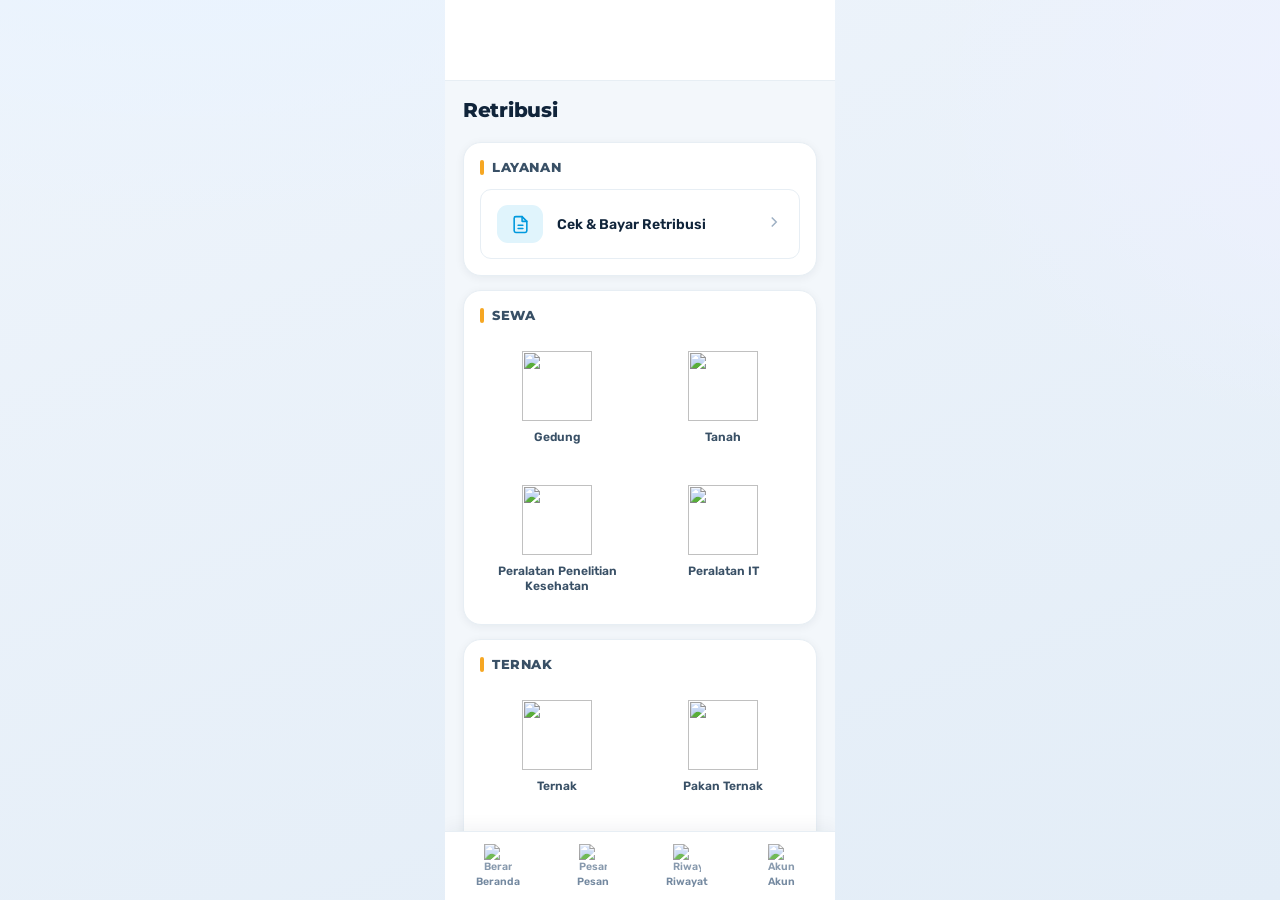
==== pages/bill.html @ 6d5bd3fb "Fokuskan Cek & Bayar ke rumah dinas dan pakai data lokal Aplikasi kini berjalan tanpa database: data" ====
<!DOCTYPE html>
<html lang="id">
<head>
  <meta charset="UTF-8">
  <meta name="viewport" content="width=device-width, initial-scale=1.0, viewport-fit=cover">
  <title>Detail Retribusi — PRO NTT</title>
  <link rel="preconnect" href="https://fonts.googleapis.com">
  <link rel="preconnect" href="https://fonts.gstatic.com" crossorigin>
  <link href="https://fonts.googleapis.com/css2?family=Rubik:wght@300;400;500;700&family=Montserrat:wght@300;400;500;600;700;800;900&display=swap" rel="stylesheet">
  <link rel="stylesheet" href="../css/style.css">
</head>
<body>
  <section class="screen active" id="bill">
    <div class="scroll">
      <div class="appbar">
        <button class="back" onclick="backBill()"><svg viewBox="0 0 24 24" fill="none" stroke="currentColor" stroke-width="2.2" stroke-linecap="round" stroke-linejoin="round"><path d="M15 18l-6-6 6-6"/></svg></button>
        <div><h1>Detail Retribusi</h1><div class="sub">Rincian pembayaran</div></div>
      </div>
      <div class="section" style="padding-top:10px">
        <div class="billphoto" id="bl-photo" hidden>
          <img id="bl-photo-img" alt="">
          <span class="photo-credit" id="bl-photo-credit"></span>
        </div>
        <div class="billcard">
          <div class="billrow"><span class="bk">Nomor Daftar</span><span class="bv"><span class="num" id="bl-nomor">3481562</span></span></div>
          <div class="billrow"><span class="bk">Kode Booking</span><span class="bv"><span class="num" id="bl-booking">1231571794430970</span><button class="copybtn" onclick="copyTxt('bl-booking')" aria-label="Salin kode booking"><svg viewBox="0 0 24 24" fill="none" stroke="currentColor" stroke-width="2" stroke-linecap="round" stroke-linejoin="round"><rect x="9" y="9" width="13" height="13" rx="2"/><path d="M5 15H4a2 2 0 01-2-2V4a2 2 0 012-2h9a2 2 0 012 2v1"/></svg></button></span></div>
          <div class="billrow big"><span class="bk">Total Bayar</span><span class="bv"><span class="num" id="bl-total">Rp 30.000</span><button class="copybtn" onclick="copyTxt('bl-total')" aria-label="Salin total bayar"><svg viewBox="0 0 24 24" fill="none" stroke="currentColor" stroke-width="2" stroke-linecap="round" stroke-linejoin="round"><rect x="9" y="9" width="13" height="13" rx="2"/><path d="M5 15H4a2 2 0 01-2-2V4a2 2 0 012-2h9a2 2 0 012 2v1"/></svg></button></span></div>
          <div class="billrow"><span class="bk">Status Pesan</span><span class="bv"><span class="chip proses" id="bl-status">Kode Bayar Aktif</span></span></div>
          <div class="billrow"><span class="bk">Tanggal Daftar</span><span class="bv"><span id="bl-tgl">12 November 2026</span></span></div>
          <div class="billrow"><span class="bk">Batas Bayar</span><span class="bv"><span id="bl-batas">Nov 12 2026 2:00PM</span></span></div>
          <div class="billrow"><span class="bk">Pesanan</span><span class="bv"><span id="bl-pesanan">Pemeriksaan Golongan darah</span></span></div>
          <div class="billrow"><span class="bk">OPD Pengelola</span><span class="bv"><span id="bl-opd">—</span></span></div>
        </div>
        <div class="wajib">
          <div class="wt">ANDA WAJIB:</div>
          <ol>
            <li>Segera lakukan pembayaran tunai menggunakan kode booking yang ada pada instansi terkait.</li>
            <li>Ambil/claim transaksi ke instansi terkait.</li>
            <li>Batas pembayaran sampai dengan batas waktu yang ditetapkan.</li>
            <li>Apabila lewat masa waktu, request kode booking baru.</li>
          </ol>
        </div>
      </div>
      <div class="pad"></div>
    </div>
    <div class="footer-cta">
      <button class="btn btn-blue" id="bl-btn" onclick="payBill()">Bayar Sekarang</button>
    </div>
  </section>

  <script src="../js/data-lokal.js"></script>
  <script src="../js/data.js"></script>
  <script src="../js/shell.js"></script>
  <script src="../js/retribusi.js"></script>
</body>
</html>
---- css/style.css ----
/* ===== PRO NTT — prototipe presentasi (HTML/CSS/JS terpisah, tanpa login/DB) =====
     Layout: 1 device mockup di tengah, layar berganti via JS.
     Identitas: biru PRO NTT + aksen emas (kuning logo) + heritage komodo. */
  :root{
    --blue-700:#006b9f; --blue-600:#0099DD; --blue-500:#33b5e5; --blue-400:#66c8ed;
    --blue-50:#e0f4fc; --blue-100:#c0e9f7;
    --teal:#33CAE5; --teal-50:rgba(51,202,229,.12);
    --gold:#f6a723; --gold-soft:#fde8c2;
    --green:#17a567; --green-50:#e3f6ec;
    --red:#e5484d; --red-50:#fdecec;
    --ink:#10243a; --ink-2:#395066; --muted:#7489a0; --faint:#9fb1c4;
    --line:#e7eef4; --card:#ffffff; --screen:#f3f7fb;
    --shadow: 0 10px 30px rgba(16,36,58,.10);
    --shadow-sm: 0 2px 10px rgba(16,36,58,.06);
    --r-lg:22px; --r-md:16px; --r-sm:11px;
    --ff-display:'Montserrat', -apple-system, BlinkMacSystemFont, 'Segoe UI', sans-serif;
    --ff-body:'Rubik', -apple-system, BlinkMacSystemFont, 'Segoe UI', sans-serif;
    color-scheme: light;
  }
  *{box-sizing:border-box;margin:0;padding:0}
  [hidden]{display:none !important}
  html,body{height:100%;overflow:hidden}
  body{
    font-family:var(--ff-body); color:var(--ink);
    background:
      radial-gradient(1200px 600px at 15% -10%, #e9f3ff 0%, transparent 55%),
      radial-gradient(1000px 700px at 110% 10%, #eef1ff 0%, transparent 50%),
      linear-gradient(160deg,#eef4fb 0%,#e3edf7 100%);
    display:flex; align-items:center; justify-content:center;
    -webkit-font-smoothing:antialiased;
  }
  .stage{display:flex;align-items:center;justify-content:center;width:100%;height:100vh;height:100dvh}
  .screen-wrap{
    position:relative;
    width:100%; max-width:390px; height:100vh; height:100dvh;
    background:var(--screen); overflow:hidden;
    display:flex; flex-direction:column;
  }
  .statusbar .dots{display:flex;gap:5px;align-items:center}
  .statusbar .dots svg{width:16px;height:16px}

  .viewport{position:relative;flex:1;overflow:hidden}
  .screen{position:absolute;inset:0;display:flex;flex-direction:column;opacity:0;visibility:hidden;
    transform:translateX(16px);transition:opacity .28s ease, transform .28s ease, visibility .28s}
  .screen.active{opacity:1;visibility:visible;transform:none}
  .scroll{flex:1;overflow-y:auto;overflow-x:hidden;-webkit-overflow-scrolling:touch}
  .scroll::-webkit-scrollbar{width:0}

  /* ===== headers ===== */
  .appbar{display:flex;align-items:center;gap:12px;padding:6px 18px 16px}
  .appbar .back{width:38px;height:38px;border-radius:12px;border:none;background:var(--blue-50);color:var(--blue-600);
    display:grid;place-items:center;cursor:pointer;flex:0 0 38px}
  .appbar .back svg{width:20px;height:20px}
  .appbar h1{font-family:var(--ff-display);font-size:19px;font-weight:800;letter-spacing:-.2px}
  .appbar .sub{font-size:12px;color:var(--muted);font-weight:500;margin-top:1px}

  /* brand wordmark */
  .wordmark{font-family:var(--ff-display);font-weight:800;letter-spacing:-.5px;line-height:1;display:inline-flex;align-items:baseline;gap:4px}
  .wordmark .pro{color:var(--blue-600)}
  .wordmark .ntt{color:var(--gold)}
  .shield{width:34px;height:34px;border-radius:9px;background:linear-gradient(150deg,var(--red),#b5121b);
    display:grid;place-items:center;color:#ffd34d;font-family:var(--ff-display);font-weight:900;font-size:9px;box-shadow:var(--shadow-sm)}

  /* ===== SPLASH ===== */
  #splash{background:
      radial-gradient(130% 80% at 50% 0%, #2a8fe0 0%, #1572c7 45%, #0f5fb0 100%);}
  #splash .scroll{display:flex;flex-direction:column;align-items:center;justify-content:space-between;padding:40px 26px 34px;text-align:center}
  .splash-mark{margin-top:36px;display:flex;flex-direction:column;align-items:center;gap:14px}
  .komodo{width:120px;height:120px;border-radius:30px;background:rgba(255,255,255,.14);backdrop-filter:blur(4px);
    display:grid;place-items:center;border:1px solid rgba(255,255,255,.25)}
  .komodo svg{width:74px;height:74px}
  .splash-mark .big{font-family:var(--ff-display);font-weight:800;font-size:44px;color:#fff;letter-spacing:-1px;line-height:.95}
  .splash-mark .big span{color:#ffd54a}
  .splash-mark .tag{color:#dff0ff;font-weight:600;font-size:14px;letter-spacing:.3px}
  .splash-art{flex:1;display:grid;place-items:center;opacity:.5}
  .splash-art svg{width:220px;height:auto}
  .splash-cta{width:100%;display:flex;flex-direction:column;gap:12px}
  .btn{border:none;border-radius:15px;font-family:var(--ff-display);font-weight:700;font-size:16px;padding:16px;cursor:pointer;transition:transform .12s, box-shadow .2s;width:100%}
  .btn:active{transform:scale(.98)}
  .btn-white{background:#fff;color:var(--blue-700);box-shadow:0 8px 20px rgba(0,0,0,.18)}
  .btn-ghost{background:rgba(255,255,255,.16);color:#fff;border:1px solid rgba(255,255,255,.35)}
  .btn-blue{background:linear-gradient(135deg,var(--blue-500),var(--blue-600));color:#fff;box-shadow:0 10px 22px rgba(21,114,199,.32)}
  .btn-blue:disabled{opacity:.45;box-shadow:none;cursor:not-allowed}
  .btn-gold{background:linear-gradient(135deg,#f8b64a,var(--gold));color:#5a3c05;box-shadow:0 10px 22px rgba(246,167,35,.3)}

  /* ===== app header (real app style) ===== */
  .app-header{
    background:url('https://app.iwana.id/assets/prontt/header-prontt-2.jpg') center top / cover no-repeat white;
    min-height:80px; flex:0 0 auto; position:relative;
  }
  .greeting-banner{
    background:var(--teal); color:#fff;
    padding:14px 16px; font-weight:600; font-size:14px;
    margin:0 0 8px;
  }
  /* ===== dashboard main cards ===== */
  .dash-grid{display:flex;flex-wrap:wrap;justify-content:center;gap:0;padding:8px 10px 4px}
  .dash-card{
    width:calc(50% - 12px); margin:6px;
    background:#fff; border:1px solid var(--line); border-radius:var(--r-md);
    padding:20px 10px; display:flex; flex-direction:column; align-items:center; gap:10px;
    cursor:pointer; transition:box-shadow .2s;
  }
  .dash-card:active{box-shadow:var(--shadow)}
  .dash-card.full{width:calc(50% - 12px)}
  .dash-card.center{margin:6px auto}
  .dash-card img{width:80px;height:80px;object-fit:contain}
  .dash-card .dc-label{font-weight:700;font-size:13px;color:var(--blue-600);letter-spacing:.5px;text-align:center}
  /* legacy hero (kept for splash/appbar usage) */
  .hero{background:linear-gradient(135deg,var(--blue-500),var(--blue-700));padding:4px 20px 26px;color:#fff;position:relative;border-radius:0 0 26px 26px}
  .hero .row{display:flex;align-items:center;justify-content:space-between}
  .hero .wordmark .pro{color:#fff}.hero .wordmark .ntt{color:#ffd54a}
  .hero .bell{width:40px;height:40px;border-radius:12px;background:rgba(255,255,255,.16);display:grid;place-items:center;cursor:pointer;position:relative}
  .hero .bell svg{width:20px;height:20px}
  .hero .bell .dot{position:absolute;top:9px;right:10px;width:8px;height:8px;background:var(--gold);border-radius:50%;border:2px solid var(--blue-600)}
  .hello{margin-top:16px}
  .hello .hi{font-size:13px;color:#cfe6fb}
  .hello .name{font-family:var(--ff-display);font-weight:800;font-size:22px;margin-top:2px;letter-spacing:-.3px}
  .hero .pill{display:inline-flex;align-items:center;gap:6px;margin-top:12px;background:rgba(255,255,255,.15);
    padding:7px 12px;border-radius:999px;font-size:12px;font-weight:600}
  .hero .pill svg{width:14px;height:14px}

  /* saldo/info card floating */
  .infocard{margin:-16px 18px 0;background:#fff;border-radius:var(--r-md);box-shadow:var(--shadow);padding:16px 18px;
    display:flex;align-items:center;justify-content:space-between;position:relative;z-index:5}
  .infocard .l .k{font-size:12px;color:var(--muted)}
  .infocard .l .v{font-family:var(--ff-display);font-weight:800;font-size:20px;margin-top:2px}
  .infocard .l .v small{font-size:12px;color:var(--muted);font-weight:600}
  .infocard .scan{background:var(--blue-50);color:var(--blue-600);border:none;border-radius:12px;padding:10px 14px;
    font-family:var(--ff-display);font-weight:700;font-size:12px;display:flex;align-items:center;gap:6px;cursor:pointer}
  .infocard .scan svg{width:16px;height:16px}

  .section{padding:22px 18px 6px}
  .section-title{font-family:var(--ff-display);font-weight:800;font-size:16px;letter-spacing:-.2px;margin-bottom:2px}
  .section-sub{font-size:12px;color:var(--muted);margin-bottom:14px}

  /* main service grid */
  .svc-grid{display:grid;grid-template-columns:1fr 1fr;gap:13px}
  .svc{background:#fff;border:1px solid var(--line);border-radius:var(--r-md);padding:16px 14px;cursor:pointer;
    transition:transform .14s, box-shadow .2s, border-color .2s;display:flex;flex-direction:column;gap:10px}
  .svc:active{transform:scale(.97)}
  .svc:hover{box-shadow:var(--shadow);border-color:var(--blue-100)}
  .svc.span2{grid-column:span 2;flex-direction:row;align-items:center;gap:14px}
  .ic{width:46px;height:46px;border-radius:13px;display:grid;place-items:center;flex:0 0 46px}
  .ic svg{width:25px;height:25px}
  .ic.blue{background:var(--blue-50);color:var(--blue-600)}
  .ic.gold{background:var(--gold-soft);color:#b4740a}
  .ic.green{background:var(--green-50);color:var(--green)}
  .ic.red{background:var(--red-50);color:var(--red)}
  .svc .t{font-family:var(--ff-display);font-weight:700;font-size:14px}
  .svc .d{font-size:11.5px;color:var(--muted);line-height:1.35}

  /* quick actions row */
  .quick{display:flex;gap:10px;overflow-x:auto;padding:4px 2px 2px}
  .quick::-webkit-scrollbar{height:0}
  .qa{flex:0 0 auto;display:flex;flex-direction:column;align-items:center;gap:7px;cursor:pointer;width:72px}
  .qa .ic{width:52px;height:52px}
  .qa span{font-size:11px;color:var(--ink-2);font-weight:600;text-align:center;line-height:1.2}

  /* promo banner */
  .promo{margin:16px 18px 0;border-radius:var(--r-md);padding:18px;color:#fff;position:relative;overflow:hidden;
    background:linear-gradient(120deg,#1572c7,#0f5fb0)}
  .promo .k{font-size:11px;letter-spacing:1px;text-transform:uppercase;color:#bfe0ff;font-weight:700}
  .promo .h{font-family:var(--ff-display);font-weight:800;font-size:17px;margin-top:5px;max-width:200px;line-height:1.25}
  .promo .btn-mini{margin-top:12px;background:#ffd54a;color:#5a3c05;border:none;border-radius:10px;padding:9px 14px;
    font-family:var(--ff-display);font-weight:700;font-size:12px;cursor:pointer}
  .promo .glow{position:absolute;right:-30px;top:-30px;width:140px;height:140px;border-radius:50%;background:rgba(255,255,255,.12)}
  .promo .komo{position:absolute;right:10px;bottom:-14px;width:96px;opacity:.28}

  /* list category (retribusi) */
  .cat{background:#fff;border:1px solid var(--line);border-radius:var(--r-md);padding:16px;margin-bottom:14px}
  .cat .ct{font-family:var(--ff-display);font-weight:800;font-size:13px;letter-spacing:.6px;color:var(--ink-2);
    text-transform:uppercase;margin-bottom:14px;display:flex;align-items:center;gap:8px}
  .cat .ct .bar{width:4px;height:15px;border-radius:3px;background:var(--gold)}
  .cat-grid{display:grid;grid-template-columns:1fr 1fr;gap:12px}
  .citem{display:flex;flex-direction:column;align-items:center;gap:9px;padding:14px 6px;border-radius:13px;cursor:pointer;transition:background .18s}
  .citem:hover{background:var(--blue-50)}
  .citem .ic{width:50px;height:50px}
  .citem span{font-size:12px;font-weight:600;text-align:center;color:var(--ink-2);line-height:1.25}

  /* ===== form ===== */
  .field{margin-bottom:18px}
  .label{font-family:var(--ff-display);font-weight:700;font-size:12px;letter-spacing:.8px;text-transform:uppercase;color:var(--ink-2);margin-bottom:9px;display:block}
  .plate{display:grid;grid-template-columns:72px 1fr 82px;gap:10px}
  .inp{width:100%;border:1.5px solid var(--line);border-radius:13px;padding:15px 16px;font-family:var(--ff-body);
    font-size:16px;font-weight:600;color:var(--ink);background:#fff;transition:border-color .18s, box-shadow .18s;outline:none;text-align:center}
  .inp::placeholder{color:var(--faint);font-weight:500;letter-spacing:1px}
  .inp:focus{border-color:var(--blue-400);box-shadow:0 0 0 4px var(--blue-50)}
  .inp.text-left{text-align:left;letter-spacing:0}
  .hint{font-size:11.5px;color:var(--muted);margin-top:8px;display:flex;gap:6px;align-items:flex-start}
  .hint svg{width:14px;height:14px;flex:0 0 14px;margin-top:1px;color:var(--blue-400)}

  /* ===== result ===== */
  .vehcard{margin:0 0 16px;border-radius:var(--r-md);overflow:hidden;box-shadow:var(--shadow);background:#fff}
  .vehcard .top{background:linear-gradient(135deg,var(--blue-600),var(--blue-700));color:#fff;padding:18px}
  .vehcard .top .plate-badge{display:inline-block;background:#fff;color:var(--ink);font-family:var(--ff-display);font-weight:800;
    font-size:20px;letter-spacing:2px;padding:7px 14px;border-radius:9px;box-shadow:0 3px 0 rgba(0,0,0,.15)}
  .vehcard .top .vname{font-family:var(--ff-display);font-weight:700;font-size:16px;margin-top:12px}
  .vehcard .top .vsub{font-size:12px;color:#cfe6fb;margin-top:2px}
  .vehcard .photo-wrap{position:relative;height:180px;overflow:hidden;background:var(--blue-50)}
  .vehcard .photo-wrap img{width:100%;height:100%;object-fit:cover;display:block}
  .vehcard .photo-credit{position:absolute;right:8px;bottom:7px;font-size:9px;color:#fff;
    background:rgba(11,27,43,.5);padding:3px 7px;border-radius:6px;backdrop-filter:blur(3px)}
  .billphoto{position:relative;height:150px;border-radius:16px;overflow:hidden;background:var(--blue-50);margin-bottom:14px}
  .billphoto img{width:100%;height:100%;object-fit:cover;display:block}
  .billphoto .photo-credit{position:absolute;right:8px;bottom:7px;font-size:9px;color:#fff;
    background:rgba(11,27,43,.5);padding:3px 7px;border-radius:6px;backdrop-filter:blur(3px)}
  .vehcard .rows{padding:6px 18px}
  .rowline{display:flex;justify-content:space-between;align-items:center;padding:13px 0;border-bottom:1px dashed var(--line);font-size:13.5px}
  .rowline:last-child{border-bottom:none}
  .rowline .k{color:var(--ink-2)}
  .rowline .v{font-family:var(--ff-display);font-weight:700;font-variant-numeric:tabular-nums}
  .rowline.muted .v{color:var(--muted);font-weight:600}
  .rowline.denda .v{color:var(--red)}
  .map-link{display:inline-flex;align-items:center;gap:3px;font-family:var(--ff-display);font-weight:800;font-size:9.5px;
    color:var(--blue-700);background:var(--blue-50);padding:3px 6px;border-radius:999px;text-decoration:none;white-space:nowrap}
  .map-link svg{width:9px;height:9px}
  .totalbar{background:var(--blue-50);margin:6px 0 0;padding:16px 18px;display:flex;justify-content:space-between;align-items:center}
  .totalbar .k{font-family:var(--ff-display);font-weight:700;font-size:13px;color:var(--ink-2)}
  .totalbar .v{font-family:var(--ff-display);font-weight:800;font-size:22px;color:var(--blue-700);font-variant-numeric:tabular-nums}
  .statusrow{display:flex;align-items:center;flex-wrap:wrap;gap:8px;margin:0 0 16px}
  .tag{font-size:11px;font-weight:700;padding:6px 11px;border-radius:999px;font-family:var(--ff-display);display:inline-flex;align-items:center;gap:5px}
  .tag.warn{background:var(--red-50);color:var(--red)}
  .tag.info{background:var(--blue-50);color:var(--blue-600)}
  .tag svg{width:13px;height:13px}

  /* ===== riwayat / pesan tabs (real app style) ===== */
  .segment{display:flex;border-radius:0;padding:0;margin:0 0 18px;background:transparent;gap:0}
  .segment button{flex:1;border:none;border-radius:0;padding:12px 10px;font-family:var(--ff-display);
    font-weight:700;font-size:13px;color:var(--muted);cursor:pointer;transition:all .18s;background:var(--screen)}
  .segment button.on{background:var(--blue-600);color:#fff;box-shadow:none}
  .trx{background:#fff;border:1px solid var(--line);border-radius:var(--r-md);padding:15px;margin-bottom:12px;display:flex;gap:13px;align-items:center}
  .trx .ic{width:44px;height:44px}
  .trx .m{flex:1;min-width:0}
  .trx .m .tt{font-family:var(--ff-display);font-weight:700;font-size:14px}
  .trx .m .ts{font-size:11.5px;color:var(--muted);margin-top:3px}
  .trx .r{text-align:right}
  .trx .r .amt{font-family:var(--ff-display);font-weight:800;font-size:14px;font-variant-numeric:tabular-nums}
  .trx .r .st{font-size:10.5px;font-weight:700;margin-top:4px}
  .st.paid{color:var(--green)}.st.pending{color:var(--gold)}
  .empty{text-align:center;padding:50px 20px;color:var(--muted)}
  .empty svg{width:60px;height:60px;color:var(--blue-100);margin-bottom:14px}
  .empty .t{font-family:var(--ff-display);font-weight:700;color:var(--ink-2);font-size:15px}
  .empty .d{font-size:12.5px;margin-top:6px}

  /* ===== akun (real app style) ===== */
  .akun-greeting{background:#28a745;color:#fff;padding:14px 16px;font-weight:700;font-size:14px;margin-bottom:12px}

  /* monitoring retribusi (akun) */
  .mon-card{background:#fff;border-top:1px solid var(--line);border-bottom:1px solid var(--line);margin-bottom:14px}
  .mon-head{background:var(--blue-600);color:#fff;padding:13px 16px;display:flex;justify-content:space-between;align-items:flex-start;gap:8px}
  .mon-title{font-family:var(--ff-display);font-weight:800;font-size:14px;letter-spacing:-.1px}
  .mon-sub{font-size:10.5px;color:#d8f0fb;margin-top:2px}
  .mon-badge{font-family:var(--ff-display);font-weight:800;font-size:9px;letter-spacing:.6px;background:rgba(255,255,255,.18);padding:4px 7px;border-radius:6px;flex:0 0 auto}
  .mon-summary{display:grid;grid-template-columns:repeat(3,1fr);gap:8px;padding:14px 16px 10px}
  .mon-summary .mk{display:block;font-size:9.5px;text-transform:uppercase;letter-spacing:.4px;color:var(--muted);font-weight:700}
  .mon-summary .mv{display:block;font-family:var(--ff-display);font-weight:800;font-size:13px;color:var(--ink);margin-top:3px;font-variant-numeric:tabular-nums}
  .mon-summary .mv.blue{color:var(--blue-700)}
  .mon-summary .mv.green{color:var(--green)}
  .mon-progress{height:7px;background:var(--blue-50);margin:0 16px 14px;border-radius:999px;overflow:hidden}
  .mon-progress span{display:block;height:100%;background:linear-gradient(90deg,var(--blue-500),var(--green));border-radius:999px}
  .mon-table-wrap{padding:0 10px;overflow-x:hidden}
  .mon-table{width:100%;border-collapse:collapse;table-layout:fixed;font-size:9px}
  .mon-table th{font-family:var(--ff-display);font-weight:800;font-size:8px;text-transform:uppercase;letter-spacing:.3px;color:var(--muted);text-align:left;padding:7px 3px;border-bottom:1px solid var(--line)}
  .mon-table td{padding:8px 3px;border-bottom:1px solid var(--line);vertical-align:top;color:var(--ink-2);line-height:1.3}
  .mon-table td:first-child{color:var(--muted);font-weight:600}
  .mon-table td:nth-last-child(-n+3){text-align:right;font-family:var(--ff-display);font-weight:800;white-space:nowrap;font-variant-numeric:tabular-nums}
  .mon-table td:nth-last-child(3){color:var(--ink-2)}
  .mon-table td:nth-last-child(2){color:var(--ink)}
  .mon-table td:last-child{color:var(--blue-700)}
  .mon-table th:nth-last-child(-n+3){text-align:right}
  .mon-table tfoot td{border-bottom:none;padding-top:10px;font-family:var(--ff-display);font-weight:800;color:var(--ink);font-size:9px;letter-spacing:.2px}
  .mon-table tfoot td:first-child{color:var(--ink);text-transform:uppercase}
  .mon-table tfoot td:nth-last-child(3){color:var(--ink)}
  .mon-table tfoot td:nth-last-child(2){color:var(--blue-700)}
  .mon-table tfoot td:last-child{color:var(--green)}
  .mon-note{font-size:10px;color:var(--muted);padding:0 16px 14px}
  .info-section-head{background:var(--blue-600);color:#fff;padding:12px 16px;font-weight:700;font-size:14px;margin-bottom:0}
  .profile{background:#fff;border:1px solid var(--line);border-radius:var(--r-md);padding:18px;display:flex;align-items:center;gap:14px;margin-bottom:16px}
  .avatar{width:58px;height:58px;border-radius:16px;background:linear-gradient(135deg,var(--blue-400),var(--blue-600));
    display:grid;place-items:center;color:#fff;font-family:var(--ff-display);font-weight:800;font-size:22px}
  .profile .pn{font-family:var(--ff-display);font-weight:800;font-size:17px}
  .profile .pm{font-size:12.5px;color:var(--muted);margin-top:3px}
  .profile .badge{display:inline-flex;align-items:center;gap:5px;margin-top:8px;background:var(--green-50);color:var(--green);
    font-size:11px;font-weight:700;padding:4px 9px;border-radius:999px;font-family:var(--ff-display)}
  .badge svg{width:12px;height:12px}
  .menucard{background:#fff;border:1px solid var(--line);border-radius:var(--r-md);overflow:hidden;margin-bottom:16px}
  .mitem{display:flex;align-items:center;gap:14px;padding:15px 16px;border-bottom:1px solid var(--line);cursor:pointer;transition:background .15s}
  .mitem:last-child{border-bottom:none}.mitem:hover{background:var(--blue-50)}
  .mitem .ic{width:38px;height:38px;border-radius:11px}
  .mitem .ic svg{width:19px;height:19px}
  .mitem .mt{flex:1;font-weight:600;font-size:14px}
  .mitem .ch{color:var(--faint)}.mitem .ch svg{width:18px;height:18px}

  /* ===== bottom nav (real app menubar style) ===== */
  .tabbar{flex:0 0 auto;background:#f5f7fa;border-top:1px solid #d2d8dd;display:flex;padding:10px 8px 10px;position:relative;z-index:88}
  .tab{flex:1;display:flex;flex-direction:column;align-items:center;gap:3px;border:none;background:none;cursor:pointer;
    color:var(--muted);font-family:var(--ff-body);font-weight:500;font-size:11px;transition:color .18s;padding:4px 2px;
    border-right:1px solid #d2d8dd}
  .tab:last-child{border-right:none}
  .tab img{width:32px;height:32px;object-fit:contain;opacity:.85}
  .tab.on{color:var(--blue-600)}
  .tab.on img{opacity:1}

  /* ===== payment sheet ===== */
  .sheet-mask{position:absolute;inset:0;background:rgba:transparent;background:rgba(9,22,38,.5);opacity:0;visibility:hidden;
    transition:opacity .3s, visibility .3s;z-index:70}
  .sheet-mask.show{opacity:1;visibility:visible}
  .sheet{position:absolute;left:0;right:0;bottom:0;background:#fff;border-radius:26px 26px 0 0;padding:10px 20px 26px;
    transform:translateY(100%);transition:transform .32s cubic-bezier(.2,.8,.2,1);max-height:82%;overflow-y:auto}
  .sheet-mask.show .sheet{transform:none}
  .grab{width:44px;height:5px;background:var(--line);border-radius:999px;margin:4px auto 14px}
  .sheet h3{font-family:var(--ff-display);font-weight:800;font-size:17px;margin-bottom:4px}
  .sheet .ssub{font-size:12.5px;color:var(--muted);margin-bottom:16px}
  .paytotal{background:var(--blue-50);border-radius:14px;padding:14px 16px;display:flex;justify-content:space-between;align-items:center;margin-bottom:18px}
  .paytotal .k{font-size:12px;color:var(--ink-2);font-weight:600}
  .paytotal .v{font-family:var(--ff-display);font-weight:800;font-size:20px;color:var(--blue-700)}
  .paygroup{font-family:var(--ff-display);font-weight:700;font-size:12px;letter-spacing:.5px;text-transform:uppercase;color:var(--muted);margin:16px 0 10px}
  .pm{display:flex;align-items:center;gap:13px;padding:13px;border:1.5px solid var(--line);border-radius:13px;margin-bottom:10px;cursor:pointer;transition:all .16s}
  .pm:hover{border-color:var(--blue-200,#bcdcf8)}
  .pm.sel{border-color:var(--blue-500);background:var(--blue-50)}
  .pm .logo{width:42px;height:42px;border-radius:10px;display:grid;place-items:center;font-family:var(--ff-display);font-weight:800;font-size:12px;color:#fff;flex:0 0 42px}
  .pm .pmn{flex:1;font-weight:700;font-size:13.5px}
  .pm .pmd{font-size:11px;color:var(--muted);font-weight:500}
  .pm .radio{width:21px;height:21px;border-radius:50%;border:2px solid var(--line);flex:0 0 21px;display:grid;place-items:center}
  .pm.sel .radio{border-color:var(--blue-500)}
  .pm.sel .radio::after{content:"";width:11px;height:11px;border-radius:50%;background:var(--blue-500)}

  /* success */
  #sukses .scroll{display:flex;flex-direction:column;align-items:center;justify-content:center;text-align:center;padding:30px 28px}
  .check{width:104px;height:104px;border-radius:50%;background:var(--green-50);display:grid;place-items:center;margin-bottom:22px;animation:pop .45s ease}
  .check .inner{width:72px;height:72px;border-radius:50%;background:var(--green);display:grid;place-items:center}
  .check svg{width:40px;height:40px;color:#fff}
  @keyframes pop{0%{transform:scale(.6);opacity:0}100%{transform:scale(1);opacity:1}}
  #sukses h2{font-family:var(--ff-display);font-weight:800;font-size:23px}
  #sukses p{color:var(--muted);font-size:13.5px;margin-top:8px;line-height:1.5}
  .receipt{width:100%;background:#fff;border:1px solid var(--line);border-radius:var(--r-md);padding:16px 18px;margin:22px 0;text-align:left}
  .receipt .rr{display:flex;justify-content:space-between;padding:8px 0;font-size:13px}
  .receipt .rr .k{color:var(--muted)} .receipt .rr .v{font-weight:700;font-family:var(--ff-display)}

  .rd-step{width:30px;height:30px;border-radius:9px;border:1.5px solid var(--line);background:#fff;color:var(--blue-600);
    font-size:18px;font-weight:700;cursor:pointer;display:grid;place-items:center;line-height:1}
  .rd-step:active{background:var(--blue-50)}
  .rd-ic-svg{width:26px;height:26px}
  .pad{height:14px}
  .footer-cta{padding:14px 18px calc(16px + env(safe-area-inset-bottom,0px));background:#fff;border-top:1px solid var(--line)}

  @media (max-width:420px){
    .screen-wrap{border-radius:0}
  }

  /* ===== kartu daftar item ===== */
  .filterbar{display:flex;flex-direction:column;gap:10px;margin-bottom:14px}
  .filters{display:flex;flex-wrap:wrap;gap:8px}
  .fchip{border:1px solid var(--line);background:#fff;color:var(--ink-2);border-radius:999px;padding:7px 13px;
    font-family:var(--ff-display);font-weight:700;font-size:11.5px;cursor:pointer;transition:all .15s}
  .fchip:hover{border-color:var(--blue-400)}
  .fchip.on{background:var(--blue-600);border-color:var(--blue-600);color:#fff}
  .fcount{font-size:11.5px;color:var(--muted);font-weight:600;margin-top:2px}
  .ilist{display:flex;flex-direction:column;gap:14px}
  .icard{display:block;width:100%;border:none;padding:0;text-align:left;background:#fff;border-radius:var(--r-md);
    box-shadow:var(--shadow-sm);overflow:hidden;cursor:pointer;font-family:var(--ff-body);transition:transform .12s, box-shadow .2s}
  .icard:active{transform:scale(.985)}
  .icard.dis .iimg{filter:grayscale(.5);opacity:.85}
  .iimg{position:relative;height:118px;overflow:hidden}
  .iimg svg{position:absolute;inset:0;width:100%;height:100%}
  .iimg img{position:absolute;inset:0;width:100%;height:100%;object-fit:cover;display:block}
  .itag{position:absolute;top:10px;left:10px;z-index:2;background:rgba(11,27,43,.55);color:#fff;
    font-size:11px;font-weight:600;letter-spacing:.2px;padding:5px 10px;border-radius:999px;backdrop-filter:blur(3px)}
  .ibody{padding:12px 14px 14px}
  .iname{font-family:var(--ff-display);font-weight:800;font-size:15px;color:var(--ink);letter-spacing:-.2px}
  .isub{font-size:12px;color:var(--muted);margin-top:3px}
  .istat{display:flex;align-items:center;justify-content:space-between;margin-top:9px}
  .istok{font-size:11.5px;color:var(--muted);font-weight:600}
  .ifoot{display:flex;align-items:center;justify-content:space-between;margin-top:10px}
  .iprice{font-family:var(--ff-display);font-weight:800;font-size:15px;color:var(--blue-600)}
  .iprice span{font-size:11px;font-weight:500;color:var(--muted)}
  .ibtn{background:var(--blue-50);color:var(--blue-600);font-family:var(--ff-display);font-weight:700;font-size:12.5px;padding:8px 14px;border-radius:10px}

  /* ===== chip status aset ===== */
  .chip{display:inline-flex;align-items:center;gap:5px;font-family:var(--ff-display);font-weight:700;font-size:10.5px;padding:5px 10px;border-radius:999px;white-space:nowrap}
  .chip.tersedia{background:var(--green-50);color:var(--green)}
  .chip.proses{background:var(--gold-soft);color:#8a5a05}
  .chip.disewa{background:var(--blue-50);color:var(--blue-600)}
  .chip.tidak{background:var(--red-50);color:var(--red)}

  /* ===== lampiran & riwayat aset ===== */
  .docrow{display:flex;align-items:center;gap:11px;background:#fff;border:1px solid var(--line);border-radius:12px;padding:10px 12px;margin-bottom:9px;text-decoration:none;color:inherit}
  .docrow:hover{border-color:#b9d4ee}
  .docrow .ic{width:34px;height:34px;border-radius:9px;background:var(--blue-50);color:var(--blue-600);display:grid;place-items:center;flex:0 0 34px}
  .docrow .ic svg{width:17px;height:17px}
  .docrow .dn{flex:1;font-size:12.5px;font-weight:600;color:var(--ink)}
  .docrow .dn small{display:block;font-size:10.5px;color:var(--muted);font-weight:500;margin-top:1px}
  .docrow .pdf{font-size:9.5px;font-weight:700;color:var(--muted);border:1px solid var(--line);padding:3px 7px;border-radius:6px;font-family:var(--ff-display);letter-spacing:.4px}
  .flowcard{background:#fff;border:1px solid var(--line);border-radius:var(--r-md);padding:14px;margin-top:14px}
  .flowcard .ft{font-family:var(--ff-display);font-weight:800;font-size:13px;color:var(--ink)}
  .flowcard .fd{font-size:11.5px;color:var(--muted);line-height:1.5;margin-top:3px}
  .flowsteps{display:flex;align-items:flex-start;gap:3px;margin-top:13px}
  .flowsteps .fs{flex:1;text-align:center;min-width:0}
  .flowsteps .n{width:24px;height:24px;border-radius:50%;background:var(--blue-50);color:var(--blue-700);display:grid;place-items:center;margin:0 auto 5px;font-family:var(--ff-display);font-weight:800;font-size:11px;border:1px solid #cfe2f5}
  .flowsteps .l{display:block;font-size:9.5px;line-height:1.25;color:var(--ink-2);font-weight:600}
  .flowsteps .fl{height:2px;background:#dbeaf7;margin-top:11px;flex:0 0 8px;border-radius:2px}
  .docbox{background:#fff;border:1px solid var(--line);border-radius:var(--r-md);padding:14px;margin:14px 0 16px}
  .docbox .dt{font-family:var(--ff-display);font-weight:800;font-size:13px;color:var(--ink)}
  .docbox .dd{font-size:11.5px;color:var(--muted);margin-top:3px;line-height:1.5}
  .docbox .docrow{margin:10px 0 0}
  .upload{display:flex;align-items:center;gap:11px;border:1.5px dashed #b9d4ee;background:var(--blue-50);border-radius:12px;padding:11px 12px;margin-top:10px;cursor:pointer}
  .upload .uic{width:34px;height:34px;border-radius:9px;background:#fff;color:var(--blue-600);display:grid;place-items:center;flex:0 0 34px}
  .upload .uic svg{width:18px;height:18px}
  .upload .ut{display:block;font-size:12.5px;font-weight:700;color:var(--ink);line-height:1.35}
  .upload .ud{display:block;font-size:10.5px;color:var(--muted);margin-top:1px}
  .upload .ubtn{margin-left:auto;font-family:var(--ff-display);font-weight:700;font-size:11px;color:var(--blue-700);background:#fff;border:1px solid #cfe2f5;padding:7px 10px;border-radius:8px;flex:0 0 auto}
  .berkas{display:flex;align-items:center;gap:8px;background:var(--blue-50);border-radius:9px;padding:8px 10px;margin-top:9px;font-size:11px;color:var(--ink-2)}
  .berkas svg{width:15px;height:15px;color:var(--blue-600);flex:0 0 15px}
  .berkas span{flex:1;min-width:0;overflow:hidden;text-overflow:ellipsis;white-space:nowrap;font-weight:600}
  .berkas button{border:0;background:#fff;color:var(--blue-700);font-family:var(--ff-display);font-weight:700;font-size:10.5px;padding:5px 8px;border-radius:7px;cursor:pointer}
  .hist{background:#fff;border:1px solid var(--line);border-radius:12px;padding:11px 13px;margin-bottom:9px}
  .hist .h1{display:flex;justify-content:space-between;align-items:center;gap:8px;font-family:var(--ff-display);font-weight:700;font-size:12.5px;color:var(--ink)}
  .hist .hstat{font-size:10px;font-weight:700;color:var(--muted);letter-spacing:.3px;text-transform:uppercase}
  .hist .h2{font-size:11px;color:var(--muted);margin-top:4px;line-height:1.5}
  .hist .h2 b{color:var(--ink-2);font-weight:600}

  /* ===== tombol kecil & catatan ===== */
  .btn-sm{border:none;border-radius:9px;padding:9px 12px;font-family:var(--ff-display);font-weight:700;font-size:11.5px;cursor:pointer;background:var(--blue-50);color:var(--blue-600);white-space:nowrap}
  .btn-sm.gold{background:var(--gold);color:#5a3c05}
  .note-ok{background:var(--green-50);color:var(--green);border:1px solid #bfe9d4;border-radius:12px;
    padding:11px 13px;font-size:12px;font-weight:600;margin-bottom:12px}

  /* ===== permohonan ===== */
  .approw{background:#fff;border:1px solid var(--line);border-radius:var(--r-md);padding:14px;margin-bottom:11px}
  .approw .ar1{display:flex;justify-content:space-between;align-items:flex-start;gap:8px}
  .approw .aid{font-family:var(--ff-display);font-weight:800;font-size:11.5px;color:var(--blue-600);letter-spacing:.4px}
  .approw .anm{font-family:var(--ff-display);font-weight:700;font-size:13px;margin-top:3px;line-height:1.35}
  .approw .ameta{font-size:11.5px;color:var(--muted);margin-top:6px;line-height:1.55}
  .approw .afoot{display:flex;justify-content:space-between;align-items:center;margin-top:11px;gap:8px}
  .approw .anilai{font-family:var(--ff-display);font-weight:800;font-size:13px;color:var(--ink);font-variant-numeric:tabular-nums}
  .wa-follow{display:flex;align-items:center;gap:11px;background:#e9f9f0;border:1px solid #bfe9d4;border-radius:12px;padding:11px 12px;margin-top:11px}
  .wa-follow .wb{flex:1;min-width:0}
  .wa-follow .wi{width:34px;height:34px;border-radius:10px;background:#25d366;color:#fff;display:grid;place-items:center;flex:0 0 34px}
  .wa-follow .wi svg{width:19px;height:19px}
  .wa-follow .wt{font-family:var(--ff-display);font-weight:800;font-size:11.5px;color:#0f7a48}
  .wa-follow .wd{font-size:11px;color:var(--ink-2);margin-top:2px;line-height:1.45}
  .wa-follow .wn{font-family:var(--ff-display);font-weight:800;font-size:12px;color:#0f7a48;letter-spacing:.2px}
  .wa-follow .wbtn{margin-left:auto;background:#25d366;color:#fff;border-radius:9px;padding:9px 11px;
    font-family:var(--ff-display);font-weight:700;font-size:11px;text-decoration:none;white-space:nowrap;flex:0 0 auto}
  .pf-asli{background:#fff;border:1px solid var(--line);border-radius:var(--r-md);padding:13px 14px;margin-bottom:16px}
  .pf-asli .an{font-family:var(--ff-display);font-weight:700;font-size:14px;color:var(--ink)}
  .pf-asli .ak{font-size:11.5px;color:var(--muted);margin-top:3px}
  .pf-asli .at{font-family:var(--ff-display);font-weight:800;font-size:16px;color:var(--blue-600);margin-top:8px}

  /* ===== rincian pembayaran (retribusi non-sewa) ===== */
  .billcard{background:#fff;border:1px solid var(--line);border-radius:var(--r-md);padding:6px 14px;margin-bottom:16px;box-shadow:var(--shadow-sm)}
  .billrow{display:flex;align-items:flex-start;justify-content:space-between;gap:14px;padding:11px 0;border-bottom:1px dashed var(--line)}
  .billrow:last-child{border-bottom:none}
  .billrow .bk{font-family:var(--ff-display);font-weight:700;font-size:10.5px;letter-spacing:.7px;color:var(--muted);text-transform:uppercase;padding-top:2px;flex:0 0 auto}
  .billrow .bv{display:flex;align-items:center;gap:7px;text-align:right;font-size:13px;font-weight:600;color:var(--ink);min-width:0}
  .billrow .bv .num{font-variant-numeric:tabular-nums;letter-spacing:.2px;word-break:break-all}
  .billrow.big .bv{font-family:var(--ff-display);font-weight:800;font-size:16px;color:var(--blue-700)}
  .billrow.copied .copybtn{color:var(--green);background:var(--green-50);border-color:#bfe9d4}
  .copybtn{flex:0 0 auto;width:26px;height:26px;border-radius:7px;border:1px solid var(--line);background:#fff;color:var(--muted);
    display:grid;place-items:center;cursor:pointer;transition:color .15s, background .15s, border-color .15s}
  .copybtn svg{width:13px;height:13px}
  .copybtn:active{transform:scale(.92)}
  .wajib{background:var(--blue-50);border:1px solid var(--blue-100);border-radius:var(--r-md);padding:14px 16px 8px}
  .wajib .wt{font-family:var(--ff-display);font-weight:800;font-size:11px;letter-spacing:.8px;color:var(--blue-700);margin-bottom:9px}
  .wajib ol{margin:0 0 6px;padding-left:17px}
  .wajib li{font-size:12px;line-height:1.65;color:var(--ink-2);margin-bottom:7px}
  .wajib li::marker{color:var(--blue-500);font-weight:700}
  .btn:disabled{opacity:.55;cursor:not-allowed;box-shadow:none}

  /* ===== penyempurnaan tampilan ===== */
  .app-header{box-shadow:0 1px 0 var(--line)}
  .page-title{font-family:var(--ff-display);font-weight:800;font-size:20px;letter-spacing:-.3px;color:var(--ink);padding:18px 18px 12px}

  .welcome,.profile-card{
    margin:16px 16px 4px;padding:16px;border-radius:var(--r-lg);color:#fff;
    background:linear-gradient(135deg,#0f5fb0 0%,#1572c7 55%,#1b8bd4 100%);
    display:flex;align-items:center;gap:14px;position:relative;overflow:hidden;
    box-shadow:0 10px 24px rgba(21,114,199,.25);
  }
  .profile-card{margin-top:0}
  .welcome::after,.profile-card::after{content:'';position:absolute;right:-34px;top:-44px;width:140px;height:140px;border-radius:50%;background:rgba(255,255,255,.08);pointer-events:none}
  .welcome-avatar{width:48px;height:48px;flex:0 0 48px;border-radius:14px;display:grid;place-items:center;
    background:rgba(255,255,255,.18);border:1px solid rgba(255,255,255,.28);font-family:var(--ff-display);font-weight:800;font-size:16px;letter-spacing:.5px}
  .welcome-k{font-size:12px;color:rgba(255,255,255,.78)}
  .welcome-n{font-family:var(--ff-display);font-weight:800;font-size:17px;letter-spacing:-.2px;margin-top:2px}
  .profile-card .welcome-k{margin-top:3px}

  .dash-head{font-family:var(--ff-display);font-weight:700;font-size:12px;letter-spacing:.7px;text-transform:uppercase;color:var(--muted);padding:20px 18px 10px}
  .dash-grid{display:grid;grid-template-columns:1fr 1fr;gap:12px;padding:0 16px}
  .dash-grid + .dash-grid{margin-top:12px}
  .dash-card{width:auto;margin:0;border-radius:18px;padding:18px 12px 16px;gap:6px;box-shadow:var(--shadow-sm);transition:transform .15s, box-shadow .2s}
  .dash-card:hover{transform:translateY(-2px);box-shadow:var(--shadow)}
  .dash-card img{width:64px;height:64px;margin-bottom:4px}
  .dash-card .dc-label{font-family:var(--ff-display);font-weight:800;color:var(--blue-700);letter-spacing:.6px}
  .dc-sub{font-size:11px;color:var(--muted);text-align:center;line-height:1.3}
  .dash-card.center,.dash-card.full{margin:0}
  .dash-grid > .dash-card:only-child{grid-column:span 2;justify-self:center;width:calc(50% - 6px)}
  .dash-card.wide{grid-column:span 2;flex-direction:row;justify-content:flex-start;gap:14px;padding:14px 16px}
  .dash-card.wide img{width:46px;height:46px;margin:0}
  .dash-card.wide .dc-label,.dash-card.wide .dc-sub{text-align:left}

  .segment{margin:2px 16px 6px;padding:4px;gap:4px;background:#e6edf4;border-radius:14px}
  .segment button{border-radius:11px;padding:10px 6px;background:transparent;color:var(--ink-2);font-size:12.5px}
  .segment button.on{background:#fff;color:var(--blue-700);box-shadow:0 2px 8px rgba(16,36,58,.10)}

  .trx{border-radius:16px;padding:14px;margin-bottom:10px;box-shadow:var(--shadow-sm)}
  .trx .m .tt{font-size:13.5px;line-height:1.3}
  .trx .m .ts{line-height:1.4}
  .trx .r{flex:0 0 auto}
  .trx .r .amt{font-size:13.5px;white-space:nowrap}
  .trx .r .st{display:inline-block;margin-top:6px;padding:3px 8px;border-radius:999px;font-size:10px}
  .st.paid{background:var(--green-50)}
  .st.pending{background:#fff4e0;color:#b4740a}

  .empty{background:#fff;border:1px dashed var(--blue-100);border-radius:var(--r-md);padding:36px 20px}

  .cat{border-radius:18px;box-shadow:var(--shadow-sm)}
  .citem img{transition:transform .18s}
  .citem:hover img{transform:scale(1.05)}

  .mon-card{margin:14px 16px;border:1px solid var(--line);border-radius:var(--r-lg);overflow:hidden;box-shadow:var(--shadow-sm)}
  .mon-head{background:linear-gradient(135deg,#1572c7,var(--blue-600))}
  .akun-menu{margin:0 16px 16px;box-shadow:var(--shadow-sm)}
  .akun-logout{padding:4px 16px 8px}
  .btn-logout{background:#fff;color:var(--red);border:1.5px solid #f5c2c4;font-size:15px;padding:14px}
  .btn-logout:hover{background:var(--red-50)}

  .tabbar{background:#fff;border-top:1px solid var(--line);padding:8px 6px 10px;box-shadow:0 -4px 16px rgba(16,36,58,.05)}
  .tab{border-right:none;font-weight:600;font-size:10.5px;padding:4px 2px 2px}
  .tab img{width:28px;height:28px}
  .tab.on{color:var(--blue-700)}

  /* ===== tampilan HP: aplikasi layar penuh, tanpa bingkai perangkat ===== */
  @media (max-width:560px){
    html,body{height:100%;overflow:hidden}
    body{display:block;padding:0;background:var(--screen)}
    .stage{display:block;width:100%;height:100vh;height:100dvh;gap:0}
    .screen-wrap{height:100%;border-radius:0}
    .screen{padding-top:env(safe-area-inset-top,0px)}
    .tabbar{padding-bottom:calc(10px + env(safe-area-inset-bottom,0px))}
    .sheet{padding-bottom:calc(26px + env(safe-area-inset-bottom,0px))}
  }
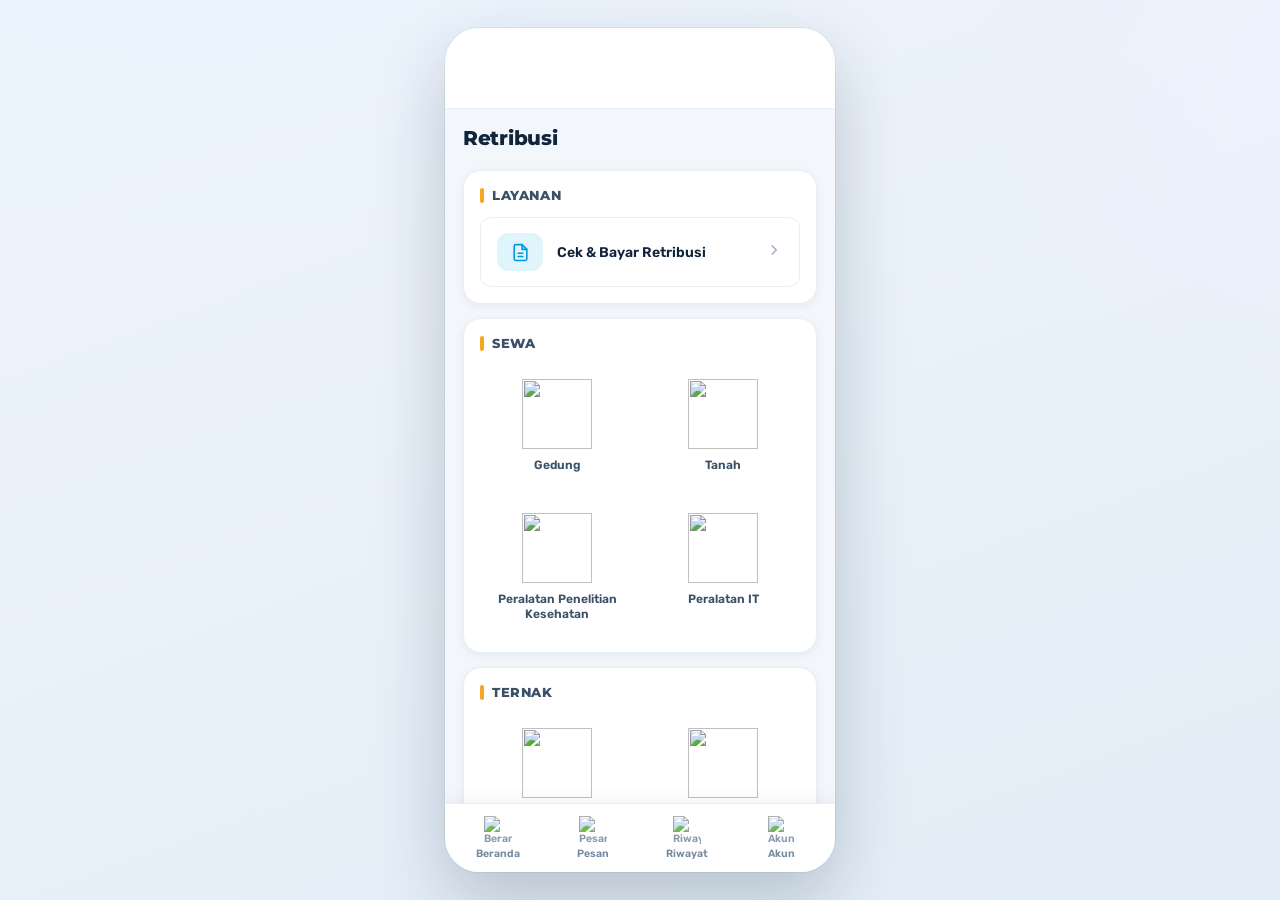
==== commit c9804158: "Rapikan logika: satukan akses data lokal dan aturan domain di js/store.js" ====
--- a/pages/bill.html
+++ b/pages/bill.html
@@ -49,6 +49,7 @@
   </section>
 
   <script src="../js/data-lokal.js"></script>
+  <script src="../js/store.js"></script>
   <script src="../js/data.js"></script>
   <script src="../js/shell.js"></script>
   <script src="../js/retribusi.js"></script>
--- a/css/style.css
+++ b/css/style.css
@@ -83,6 +83,36 @@
   .btn-blue:disabled{opacity:.45;box-shadow:none;cursor:not-allowed}
   .btn-gold{background:linear-gradient(135deg,#f8b64a,var(--gold));color:#5a3c05;box-shadow:0 10px 22px rgba(246,167,35,.3)}
 
+  /* ===== SPLASH (landing) ===== */
+  #splash{background:#0b3d6b}
+  .splash{position:absolute;inset:0;display:flex;flex-direction:column}
+  .splash-media{position:relative;flex:1;min-height:0;overflow:hidden;background:#dfe9f7}
+  .splash-media img{width:100%;height:100%;object-fit:cover;object-position:center top;display:block}
+  .splash-fade{position:absolute;inset:0;background:linear-gradient(180deg,rgba(11,61,107,0) 58%,rgba(11,61,107,.28) 100%)}
+  .splash-panel{
+    position:relative;z-index:2;margin-top:-26px;background:#fff;
+    border-radius:26px 26px 0 0;padding:24px 22px calc(20px + env(safe-area-inset-bottom,0px));
+    box-shadow:0 -14px 34px rgba(11,61,107,.22);
+    animation:splashUp .5s cubic-bezier(.2,.8,.2,1) both;
+  }
+  @keyframes splashUp{from{transform:translateY(26px);opacity:0}to{transform:none;opacity:1}}
+  .splash-eyebrow{display:inline-flex;align-items:center;gap:7px;font-family:var(--ff-display);font-weight:700;
+    font-size:10.5px;letter-spacing:1.1px;text-transform:uppercase;color:var(--blue-600);
+    background:var(--blue-50);padding:6px 11px;border-radius:999px}
+  .splash-eyebrow .dot{width:6px;height:6px;border-radius:50%;background:var(--gold);box-shadow:0 0 0 3px rgba(246,167,35,.18)}
+  .splash-title{font-family:var(--ff-display);font-weight:800;font-size:25px;line-height:1.18;letter-spacing:-.5px;color:var(--ink);margin:14px 0 8px}
+  .splash-title span{color:var(--blue-600)}
+  .splash-desc{font-size:13px;line-height:1.55;color:var(--muted);margin-bottom:20px}
+  .splash-cta{display:flex;flex-direction:column;gap:10px}
+  .btn-outline{background:#fff;color:var(--blue-700);border:1.5px solid var(--blue-100);font-weight:700}
+  .btn-outline:hover{background:var(--blue-50);border-color:var(--blue-400)}
+  .splash-note{text-align:center;font-size:10.5px;color:var(--faint);margin-top:14px;letter-spacing:.2px}
+  @media (max-height:700px){
+    .splash-title{font-size:22px;margin:11px 0 7px}
+    .splash-desc{margin-bottom:16px}
+    .splash-panel{padding-top:20px}
+  }
+
   /* ===== app header (real app style) ===== */
   .app-header{
     background:url('https://app.iwana.id/assets/prontt/header-prontt-2.jpg') center top / cover no-repeat white;
@@ -187,6 +217,9 @@
   .inp::placeholder{color:var(--faint);font-weight:500;letter-spacing:1px}
   .inp:focus{border-color:var(--blue-400);box-shadow:0 0 0 4px var(--blue-50)}
   .inp.text-left{text-align:left;letter-spacing:0}
+  select.inp{appearance:none;-webkit-appearance:none;cursor:pointer;padding-right:44px;
+    background-image:url("data:image/svg+xml;utf8,<svg xmlns='http://www.w3.org/2000/svg' width='16' height='16' viewBox='0 0 24 24' fill='none' stroke='%236b7c8f' stroke-width='2.4' stroke-linecap='round' stroke-linejoin='round'><path d='M6 9l6 6 6-6'/></svg>");
+    background-repeat:no-repeat;background-position:right 14px center}
   .hint{font-size:11.5px;color:var(--muted);margin-top:8px;display:flex;gap:6px;align-items:flex-start}
   .hint svg{width:14px;height:14px;flex:0 0 14px;margin-top:1px;color:var(--blue-400)}
 
@@ -275,6 +308,32 @@
   .mon-table tfoot td:nth-last-child(2){color:var(--blue-700)}
   .mon-table tfoot td:last-child{color:var(--green)}
   .mon-note{font-size:10px;color:var(--muted);padding:0 16px 14px}
+
+  /* grafik realisasi (akun) */
+  .chart-card{margin:0 16px 14px;background:#fff;border:1px solid var(--line);border-radius:var(--r-lg);box-shadow:var(--shadow-sm);padding:16px}
+  .chart-head{display:flex;align-items:center;justify-content:space-between;gap:12px;margin-bottom:16px}
+  .chart-title{font-family:var(--ff-display);font-weight:800;font-size:13.5px;letter-spacing:-.1px}
+  .chart-sub{font-size:10.5px;color:var(--muted);margin-top:2px;line-height:1.35}
+  .donut{
+    width:78px;height:78px;border-radius:50%;flex:0 0 78px;display:grid;place-items:center;
+    background:conic-gradient(var(--blue-600) calc(var(--p,0) * 1%), #e9eff5 0);
+  }
+  .donut-in{width:58px;height:58px;border-radius:50%;background:#fff;display:flex;flex-direction:column;align-items:center;justify-content:center;gap:1px}
+  .donut-in b{font-family:var(--ff-display);font-weight:800;font-size:13.5px;color:var(--blue-700);line-height:1;font-variant-numeric:tabular-nums}
+  .donut-in span{font-size:8px;letter-spacing:.4px;text-transform:uppercase;color:var(--muted);font-weight:700}
+  .chart-bars{display:flex;flex-direction:column;gap:13px}
+  .cb-top{display:flex;align-items:baseline;justify-content:space-between;gap:10px}
+  .cb-l{font-size:11.5px;font-weight:600;color:var(--ink-2);line-height:1.3}
+  .cb-v{font-family:var(--ff-display);font-weight:800;font-size:11.5px;color:var(--blue-700);flex:0 0 auto;font-variant-numeric:tabular-nums}
+  .ctrack{height:8px;border-radius:999px;background:#edf2f7;margin-top:6px;overflow:hidden}
+  .ctrack span{display:block;height:100%;border-radius:999px;background:linear-gradient(90deg,var(--blue-500),var(--blue-700));transform-origin:left center}
+  .cbar:nth-child(2) .ctrack span{background:linear-gradient(90deg,var(--teal),#1b9fc4)}
+  .cbar:nth-child(3) .ctrack span{background:linear-gradient(90deg,#f8c14f,var(--gold))}
+  #akun.active .ctrack span{animation:barGrow .8s cubic-bezier(.2,.8,.2,1) both}
+  #akun.active .cbar:nth-child(2) .ctrack span{animation-delay:.08s}
+  #akun.active .cbar:nth-child(3) .ctrack span{animation-delay:.16s}
+  @keyframes barGrow{from{transform:scaleX(0)}to{transform:scaleX(1)}}
+  .chart-note{font-size:10px;color:var(--faint);margin-top:14px}
   .info-section-head{background:var(--blue-600);color:#fff;padding:12px 16px;font-weight:700;font-size:14px;margin-bottom:0}
   .profile{background:#fff;border:1px solid var(--line);border-radius:var(--r-md);padding:18px;display:flex;align-items:center;gap:14px;margin-bottom:16px}
   .avatar{width:58px;height:58px;border-radius:16px;background:linear-gradient(135deg,var(--blue-400),var(--blue-600));
@@ -291,6 +350,57 @@
   .mitem .ic svg{width:19px;height:19px}
   .mitem .mt{flex:1;font-weight:600;font-size:14px}
   .mitem .ch{color:var(--faint)}.mitem .ch svg{width:18px;height:18px}
+  .mitem .mt small{display:block;font-size:10.5px;font-weight:500;color:var(--muted);margin-top:2px;line-height:1.35}
+
+  /* ===== panduan ===== */
+  .guide-hero{position:relative;overflow:hidden;background:linear-gradient(135deg,#0f5fb0 0%,#1572c7 55%,#1b8bd4 100%);
+    color:#fff;border-radius:var(--r-lg);padding:20px;box-shadow:0 10px 24px rgba(21,114,199,.25);margin-bottom:20px}
+  .guide-hero::after{content:'';position:absolute;right:-38px;top:-48px;width:150px;height:150px;border-radius:50%;background:rgba(255,255,255,.08);pointer-events:none}
+  .guide-badge{display:inline-block;font-family:var(--ff-display);font-weight:800;font-size:9.5px;letter-spacing:1px;
+    color:#fff;background:rgba(255,255,255,.16);border:1px solid rgba(255,255,255,.3);padding:5px 10px;border-radius:999px}
+  .guide-hero h2{font-family:var(--ff-display);font-weight:800;font-size:19px;line-height:1.25;letter-spacing:-.3px;margin-top:12px}
+  .guide-hero p{font-size:12.5px;line-height:1.6;color:#dff0ff;margin-top:8px;position:relative;z-index:1}
+  .guide-chips{display:flex;flex-wrap:wrap;gap:8px;margin:2px 0 14px}
+
+  /* ===== kendaraan saya (samsat) ===== */
+  .sec-head{display:flex;align-items:center;justify-content:space-between;gap:10px;margin:2px 0 12px}
+  .sec-head .section-title{margin:0}
+  .sec-link{font-family:var(--ff-display);font-weight:800;font-size:11px;letter-spacing:.3px;color:var(--blue-600);
+    background:var(--blue-50);padding:7px 12px;border-radius:999px;cursor:pointer;transition:background .15s}
+  .sec-link:hover{background:var(--blue-100)}
+  /* tombol ringkas menuju daftar kendaraan */
+  .entry-btn{display:flex;align-items:center;gap:12px;background:#fff;border:1px solid var(--line);
+    border-radius:15px;padding:11px 13px;cursor:pointer;box-shadow:var(--shadow-sm);
+    transition:transform .14s, box-shadow .2s, border-color .2s}
+  .entry-btn:hover{transform:translateY(-1px);box-shadow:var(--shadow);border-color:var(--blue-100)}
+  .entry-btn .ic{width:38px;height:38px;border-radius:11px;flex:0 0 38px}
+  .entry-btn .ic svg{width:20px;height:20px}
+  .entry-btn .eb-txt{flex:1;min-width:0}
+  .entry-btn .eb-t{font-family:var(--ff-display);font-weight:800;font-size:13.5px;color:var(--ink)}
+  .entry-btn .eb-d{font-size:10.5px;color:var(--muted);margin-top:2px;overflow:hidden;text-overflow:ellipsis;white-space:nowrap}
+  .entry-btn .ch{color:var(--faint);flex:0 0 auto}
+  .entry-btn .ch svg{width:17px;height:17px}
+  /* kartu kendaraan ringkas */
+  .kcard{display:flex;align-items:center;gap:11px;background:#fff;border:1px solid var(--line);
+    border-radius:13px;padding:10px 12px;margin-bottom:8px;box-shadow:var(--shadow-sm);
+    cursor:pointer;transition:transform .14s, box-shadow .2s, border-color .2s}
+  .kcard:hover{transform:translateY(-1px);box-shadow:var(--shadow);border-color:var(--blue-100)}
+  .kplate{flex:0 0 auto;background:var(--blue-50);color:var(--blue-700);font-family:var(--ff-display);
+    font-weight:800;font-size:11.5px;letter-spacing:.8px;padding:6px 9px;border-radius:7px;white-space:nowrap}
+  .kcard .km{flex:1;min-width:0}
+  .kcard .kt{font-family:var(--ff-display);font-weight:700;font-size:12px;color:var(--ink);
+    overflow:hidden;text-overflow:ellipsis;white-space:nowrap}
+  .kcard .ks{font-size:10px;color:var(--muted);margin-top:2px}
+  .kcard .chip{font-size:9.5px;padding:4px 8px;flex:0 0 auto}
+  .link-danger{display:block;margin:14px auto 0;border:none;background:none;color:var(--muted);
+    font-family:var(--ff-body);font-size:11px;font-weight:600;text-decoration:underline;cursor:pointer;padding:4px}
+  .link-danger:hover{color:var(--red)}
+  .note-warn{background:#fff5e0;border:1px solid #f6dfae;color:#8a5a05;border-radius:12px;
+    padding:11px 13px;font-size:11.5px;font-weight:600;line-height:1.45;margin-bottom:12px;display:flex;gap:8px}
+  .note-warn::before{content:'!';flex:0 0 16px;height:16px;border-radius:50%;background:var(--gold);color:#fff;
+    display:grid;place-items:center;font-family:var(--ff-display);font-weight:800;font-size:10px;margin-top:1px}
+  .form-error{background:var(--red-50);border:1px solid #f5c2c4;color:var(--red);border-radius:10px;
+    padding:10px 12px;font-size:11.5px;font-weight:600;margin-top:4px}
 
   /* ===== bottom nav (real app menubar style) ===== */
   .tabbar{flex:0 0 auto;background:#f5f7fa;border-top:1px solid #d2d8dd;display:flex;padding:10px 8px 10px;position:relative;z-index:88}
@@ -347,6 +457,15 @@
 
   @media (max-width:420px){
     .screen-wrap{border-radius:0}
+  }
+  /* desktop: tampilkan sebagai mockup ponsel di tengah */
+  @media (min-width:561px){
+    .stage{padding:20px}
+    .screen-wrap{
+      height:min(844px, calc(100dvh - 40px));
+      border-radius:34px;
+      box-shadow:0 30px 70px rgba(16,36,58,.22), 0 0 0 1px rgba(16,36,58,.06);
+    }
   }
 
   /* ===== kartu daftar item ===== */
@@ -413,7 +532,7 @@
   .berkas{display:flex;align-items:center;gap:8px;background:var(--blue-50);border-radius:9px;padding:8px 10px;margin-top:9px;font-size:11px;color:var(--ink-2)}
   .berkas svg{width:15px;height:15px;color:var(--blue-600);flex:0 0 15px}
   .berkas span{flex:1;min-width:0;overflow:hidden;text-overflow:ellipsis;white-space:nowrap;font-weight:600}
-  .berkas button{border:0;background:#fff;color:var(--blue-700);font-family:var(--ff-display);font-weight:700;font-size:10.5px;padding:5px 8px;border-radius:7px;cursor:pointer}
+  .berkas button,.berkas a{border:0;background:#fff;color:var(--blue-700);font-family:var(--ff-display);font-weight:700;font-size:10.5px;padding:5px 8px;border-radius:7px;cursor:pointer;text-decoration:none;flex:0 0 auto}
   .hist{background:#fff;border:1px solid var(--line);border-radius:12px;padding:11px 13px;margin-bottom:9px}
   .hist .h1{display:flex;justify-content:space-between;align-items:center;gap:8px;font-family:var(--ff-display);font-weight:700;font-size:12.5px;color:var(--ink)}
   .hist .hstat{font-size:10px;font-weight:700;color:var(--muted);letter-spacing:.3px;text-transform:uppercase}
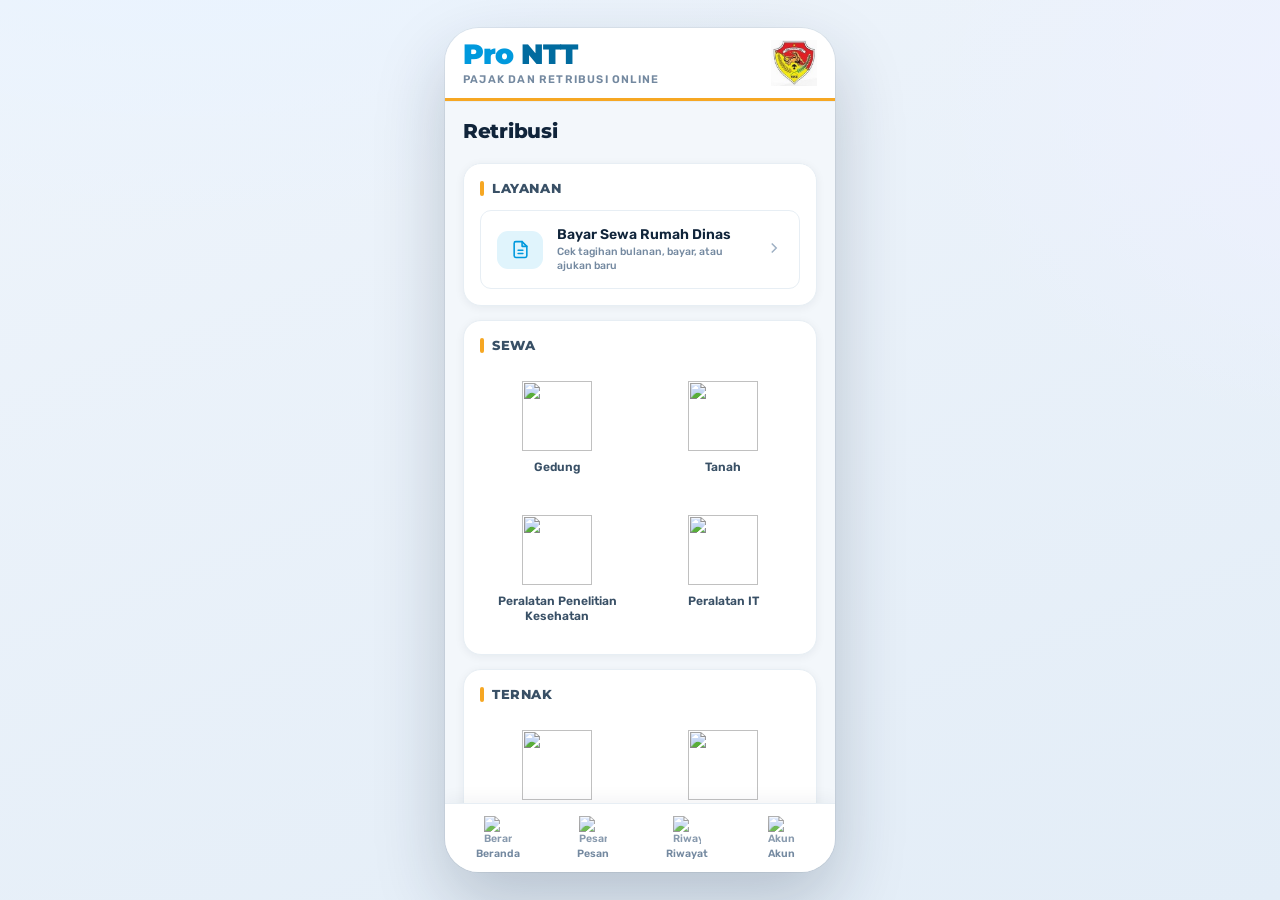
==== commit 9d27d850: "Nomor versi di link js/css agar live site tidak memakai cache lama Jalankan sh tools/versi.sh sebelu" ====
--- a/pages/bill.html
+++ b/pages/bill.html
@@ -7,7 +7,7 @@
   <link rel="preconnect" href="https://fonts.googleapis.com">
   <link rel="preconnect" href="https://fonts.gstatic.com" crossorigin>
   <link href="https://fonts.googleapis.com/css2?family=Rubik:wght@300;400;500;700&family=Montserrat:wght@300;400;500;600;700;800;900&display=swap" rel="stylesheet">
-  <link rel="stylesheet" href="../css/style.css">
+  <link rel="stylesheet" href="../css/style.css?v=202611140814">
 </head>
 <body>
   <section class="screen active" id="bill">
@@ -48,10 +48,10 @@
     </div>
   </section>
 
-  <script src="../js/data-lokal.js"></script>
-  <script src="../js/store.js"></script>
-  <script src="../js/data.js"></script>
-  <script src="../js/shell.js"></script>
-  <script src="../js/retribusi.js"></script>
+  <script src="../js/data-lokal.js?v=202611140814"></script>
+  <script src="../js/store.js?v=202611140814"></script>
+  <script src="../js/data.js?v=202611140814"></script>
+  <script src="../js/shell.js?v=202611140814"></script>
+  <script src="../js/retribusi.js?v=202611140814"></script>
 </body>
 </html>
--- a/css/style.css
+++ b/css/style.css
@@ -115,9 +115,14 @@
 
   /* ===== app header (real app style) ===== */
   .app-header{
-    background:url('https://app.iwana.id/assets/prontt/header-prontt-2.jpg') center top / cover no-repeat white;
-    min-height:80px; flex:0 0 auto; position:relative;
-  }
+    background:#fff; flex:0 0 auto; position:relative;
+    border-bottom:3px solid var(--gold);
+  }
+  .brand{display:flex;align-items:center;justify-content:space-between;gap:12px;padding:12px 18px}
+  .brand-name{font-family:var(--ff-display);font-weight:900;font-size:28px;line-height:1;letter-spacing:-.8px;color:var(--blue-600)}
+  .brand-name span{color:var(--blue-700)}
+  .brand-tag{margin-top:5px;font-size:11px;font-weight:600;letter-spacing:1.2px;text-transform:uppercase;color:var(--muted)}
+  .brand-emblem{width:46px;height:46px;object-fit:contain;flex:0 0 46px;mix-blend-mode:multiply}
   .greeting-banner{
     background:var(--teal); color:#fff;
     padding:14px 16px; font-weight:600; font-size:14px;
@@ -470,7 +475,9 @@
 
   /* ===== kartu daftar item ===== */
   .filterbar{display:flex;flex-direction:column;gap:10px;margin-bottom:14px}
-  .filters{display:flex;flex-wrap:wrap;gap:8px}
+  .filters{display:flex;gap:8px;overflow-x:auto;scrollbar-width:none;padding-bottom:2px}
+  .filters::-webkit-scrollbar{display:none}
+  .filters .fchip{flex:0 0 auto;white-space:nowrap}
   .fchip{border:1px solid var(--line);background:#fff;color:var(--ink-2);border-radius:999px;padding:7px 13px;
     font-family:var(--ff-display);font-weight:700;font-size:11.5px;cursor:pointer;transition:all .15s}
   .fchip:hover{border-color:var(--blue-400)}
@@ -562,6 +569,9 @@
   .wa-follow .wn{font-family:var(--ff-display);font-weight:800;font-size:12px;color:#0f7a48;letter-spacing:.2px}
   .wa-follow .wbtn{margin-left:auto;background:#25d366;color:#fff;border-radius:9px;padding:9px 11px;
     font-family:var(--ff-display);font-weight:700;font-size:11px;text-decoration:none;white-space:nowrap;flex:0 0 auto}
+  .inp.inp-err{border-color:#e5484d;background:#fff5f5}
+  .label .req{color:#e5484d}
+  .pf-err{background:#fff1f1;border:1px solid #f5c2c4;color:#b3261e;border-radius:12px;padding:10px 12px;font-size:12.5px;margin-bottom:10px}
   .pf-asli{background:#fff;border:1px solid var(--line);border-radius:var(--r-md);padding:13px 14px;margin-bottom:16px}
   .pf-asli .an{font-family:var(--ff-display);font-weight:700;font-size:14px;color:var(--ink)}
   .pf-asli .ak{font-size:11.5px;color:var(--muted);margin-top:3px}
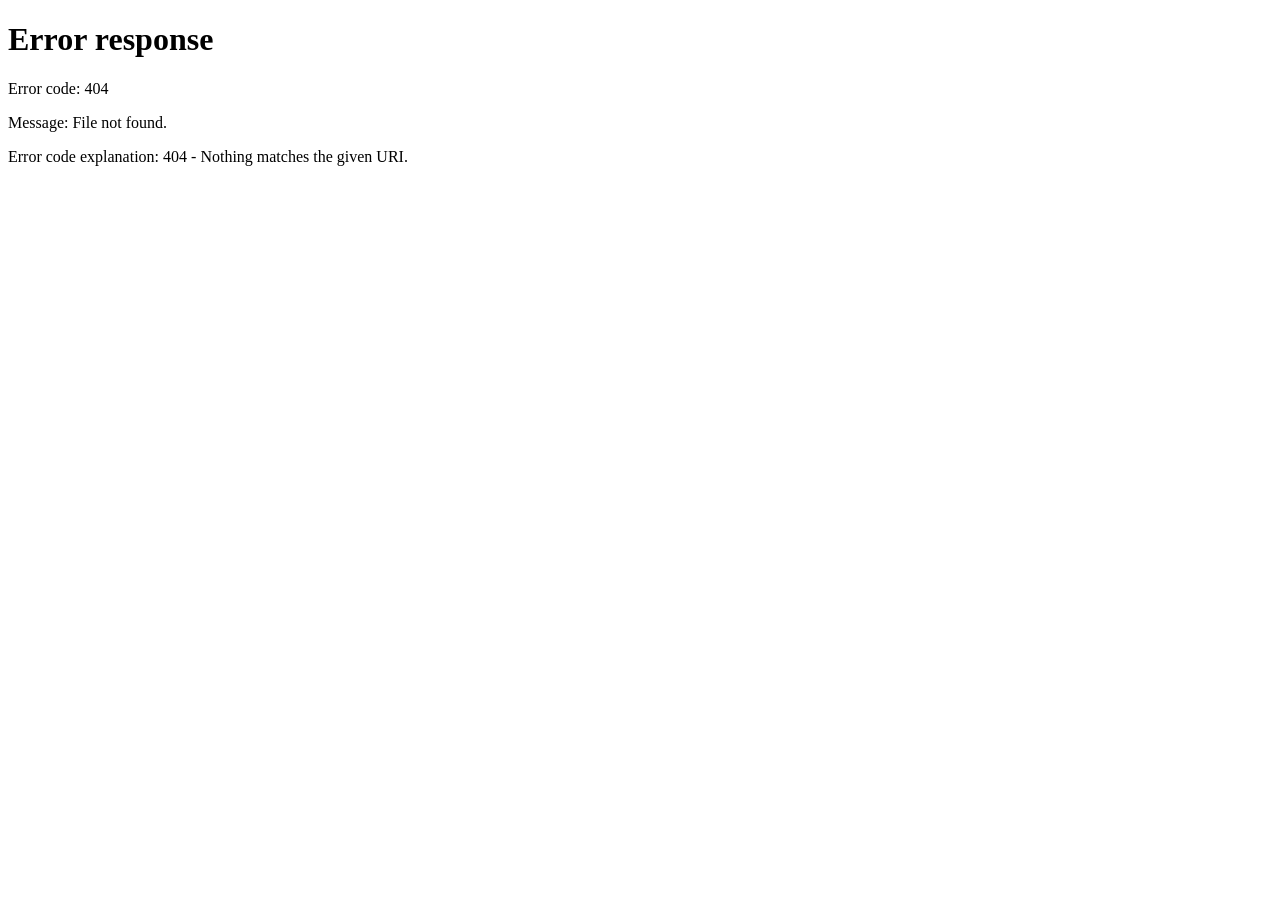
==== commit 4ecf80e0: "feat: salin kode bayar, bagikan/capture bukti, detail rumah dinas & keterangan perda - Tombol salin " ====
--- a/pages/bill.html
+++ b/pages/bill.html
@@ -7,7 +7,7 @@
   <link rel="preconnect" href="https://fonts.googleapis.com">
   <link rel="preconnect" href="https://fonts.gstatic.com" crossorigin>
   <link href="https://fonts.googleapis.com/css2?family=Rubik:wght@300;400;500;700&family=Montserrat:wght@300;400;500;600;700;800;900&display=swap" rel="stylesheet">
-  <link rel="stylesheet" href="../css/style.css?v=202611140814">
+  <link rel="stylesheet" href="../css/style.css?v=202611161200">
 </head>
 <body>
   <section class="screen active" id="bill">
@@ -48,10 +48,10 @@
     </div>
   </section>
 
-  <script src="../js/data-lokal.js?v=202611140814"></script>
-  <script src="../js/store.js?v=202611140814"></script>
-  <script src="../js/data.js?v=202611140814"></script>
-  <script src="../js/shell.js?v=202611140814"></script>
-  <script src="../js/retribusi.js?v=202611140814"></script>
+  <script src="../js/data-lokal.js?v=202611161200"></script>
+  <script src="../js/store.js?v=202611161200"></script>
+  <script src="../js/data.js?v=202611161200"></script>
+  <script src="../js/shell.js?v=202611161200"></script>
+  <script src="../js/retribusi.js?v=202611161200"></script>
 </body>
 </html>
--- a/css/style.css
+++ b/css/style.css
@@ -312,6 +312,9 @@
   .mon-table tfoot td:nth-last-child(3){color:var(--ink)}
   .mon-table tfoot td:nth-last-child(2){color:var(--blue-700)}
   .mon-table tfoot td:last-child{color:var(--green)}
+  .mon-export{display:flex;gap:8px;padding:0 16px 10px}
+  .mon-export .btn-sm{flex:1;text-align:center}
+  .mon-export .btn-sm:last-child{background:#fff3cd;color:#7c5a00;border:1px solid #f0d070}
   .mon-note{font-size:10px;color:var(--muted);padding:0 16px 14px}
 
   /* grafik realisasi (akun) */
